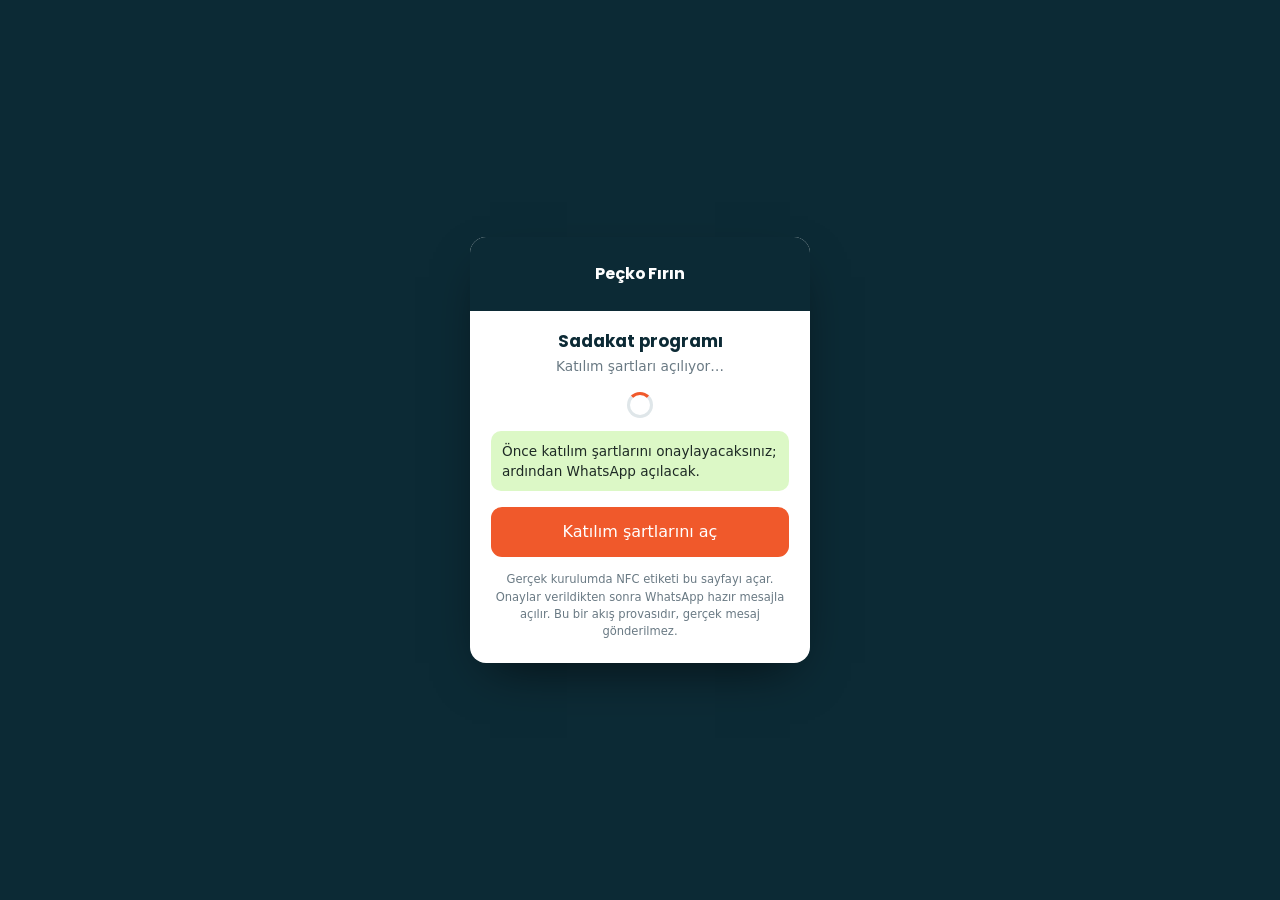
==== index.html @ e41f163e "Peçko sadakat provası: üye uygulaması sürümü Prova kendi deposuna taşındı. Önceki yeri, ilgisiz bir " ====
<!doctype html>
<html lang="tr">
<head>
<meta charset="utf-8">
<meta name="viewport" content="width=device-width, initial-scale=1, viewport-fit=cover">
<meta name="robots" content="noindex, nofollow">
<meta name="theme-color" content="#1F6E5C">
<link rel="icon" href="data:image/svg+xml,%3Csvg xmlns='http://www.w3.org/2000/svg' viewBox='0 0 100 100'%3E%3Ctext y='.9em' font-size='90'%3E%F0%9F%8E%82%3C/text%3E%3C/svg%3E">
<title>Peçko Sadakat · yönlendiriliyor</title>
<link rel="stylesheet" href="marka.css">
<link rel="stylesheet" href="ortak.css">
<style>
body{background:var(--marka-lacivert);display:grid;place-items:center;padding:20px}
.hand{width:100%;max-width:340px;background:var(--card);border-radius:16px;overflow:hidden;
  text-align:center;box-shadow:0 20px 50px -20px rgba(0,0,0,.7)}
.hand .icerik{padding:1.25rem 1.3rem 1.4rem}
.hand h1{font-size:1.05rem;margin:0 0 .3rem}
.hand p{font-size:.86rem;color:var(--muted);margin:0 0 1rem}
.hand .quote{background:var(--wa-out);border-radius:10px;padding:.6rem .7rem;font-size:.85rem;
  text-align:left;color:var(--wa-ink);margin-bottom:1rem}
.spin{width:26px;height:26px;border-radius:50%;border:3px solid var(--line);border-top-color:var(--brand);
  margin:0 auto .8rem;animation:sp .9s linear infinite}
@keyframes sp{to{transform:rotate(360deg)}}
.hand .tiny{font-size:.72rem;color:var(--muted);margin:.9rem 0 0}
.kod-kutu{margin:.8rem 0;padding:.7rem;border:1px solid var(--line);border-radius:12px;background:#fff}
.kod-kutu b{display:block;font-size:1.6rem;letter-spacing:.12em;color:var(--marka-vurgu-koyu,#C8410F)}
#ozet{white-space:pre-line}
.hand .btn{display:block;margin:.5rem 0}
</style>
</head>
<body>
<main class="hand">
  <div class="logo-plaka"><span class="marka-yazi-logo buyuk">Peçko Fırın</span></div>
  <div class="icerik" id="yeni">
    <h1>Sadakat programı</h1>
    <p>Katılım şartları açılıyor…</p>
    <div class="spin" aria-hidden="true"></div>
    <div class="quote" id="quote">Önce katılım şartlarını onaylayacaksınız; ardından WhatsApp açılacak.</div>
    <a class="btn btn-primary" id="go" href="onay/">Katılım şartlarını aç</a>
    <p class="tiny">Gerçek kurulumda NFC etiketi bu sayfayı açar. Onaylar verildikten sonra WhatsApp
      hazır mesajla açılır. Bu bir akış provasıdır, gerçek mesaj gönderilmez.</p>
  </div>

  <!-- Bu cihaz daha önce üye olmuş: onay metni tekrar gösterilmez. Kasada
       lazım olan şey koddur, ekrana o gelir. -->
  <div class="icerik" id="uye" hidden>
    <h1>Tekrar hoş geldiniz</h1>
    <p>Kasada aşağıdaki kodu söylemeniz yeterli.</p>
    <div class="kod-kutu"><span class="tiny">Üyelik kodunuz</span><b id="kod">—</b></div>
    <p id="ozet" class="quote"></p>
    <a class="btn btn-primary" href="puan/">Uygulamayı aç</a>
    <a class="btn btn-sec" href="sohbet/">WhatsApp'tan yaz</a>
    <p class="tiny">Bu telefonla başka biri üye olacaksa <a href="onay/?yeni=1">yeni üyelik başlatın</a>.</p>
  </div>
</main>
<script src="ortak.js"></script>
<script>
(function () {
  var P = window.PECKO;
  P.logoUygula();
  var q = new URLSearchParams(location.search);
  var token = (q.get('nokta') || 'KASA1').toUpperCase().replace(/[^A-Z0-9-]/g, '').slice(0, 20) || 'KASA1';
  var s = P.load();
  // QR'ı hangi noktadan okuttuğu akış boyunca taşınır (kasa, masa 3, …).
  s.token = token;
  P.save(s);
  // Kayıtlı üye ikinci kez dokunduğunda onay metni yeniden gösterilmez:
  // onayladığı şeyi tekrar onaylatmak yanlış olur. Gerçek sistemde bu tanıma
  // tarayıcıya bırakılan rastgele anahtarla yapılıyor; provada cihazın kendi
  // kaydı zaten burada.
  // Kayıtlı üye ikinci kez dokunduğunda onay metni yeniden gösterilmez ve
  // ara ekranda oyalanmaz: girişi zaten açık olan uygulamasına düşer.
  if (s.status === 'active' && s.code) {
    if (s.oturum !== false) { location.replace('puan/'); return; }
    document.getElementById('yeni').hidden = true;
    document.getElementById('uye').hidden = false;
    document.getElementById('kod').textContent = s.code;
    var tur = P.turDurumu(s);
    var bakiye = P.aktifBakiye(s);
    var skt = P.ilkSonKullanma(s);
    document.getElementById('ozet').textContent =
      '🛍️ Alışveriş: ' + tur.alisveris + '/' + tur.uzunluk +
      (tur.kalan ? ' · ' + tur.kalan + ' alışveriş sonra hediye bakiye' : '') +
      '\n🎁 Hediye bakiye: ' + P.tlk(bakiye) + (bakiye && skt ? ' · son kullanma ' + P.gunAdi(P.gunKodu(skt.sonKullanmaTs)) : '');
    return;
  }

  // Etiket doğrudan WhatsApp'a değil katılım şartlarına giriyor: onay önce
  // alınıyor, numara ancak mesaj gönderildiğinde kaydediliyor.
  var url = 'onay/?nokta=' + encodeURIComponent(token);
  document.getElementById('go').setAttribute('href', url);
  setTimeout(function () { location.replace(url); }, 1300);
})();
</script>
</body>
</html>
---- marka.css ----
@import url("https://fonts.googleapis.com/css2?family=Poppins:wght@400;500;600;700&display=swap");
/* ============================================================================
   MARKA KATMANI — peckofirin.com.tr kurumsal kimliği.
   Renkler sitenin üst şeridi, arama düğmesi ve logosundan alındı.
   WhatsApp sohbet ekranı bilinçli olarak dışarıda: orası WhatsApp gibi
   görünmeli; oradan markaya bağlanan tek şey profil görselindeki logo.
   ========================================================================= */
:root{
  /* --- sitenin kendi renkleri --- */
  --marka-lacivert:#0C2A35;     /* üst şerit */
  --marka-lacivert-2:#15394A;   /* menü şeridi */
  --marka-turuncu:#F0592B;      /* arama düğmesi, birincil eylem */
  --marka-kirmizi:#E32227;      /* logodaki "fırın", uyarı vurgusu */

  /* --- uygulamaya dağıtılan roller --- */
  --marka-zemin:#F4F6F7;        /* sayfa zemini */
  --marka-kart:#FFFFFF;         /* kart / form zemini */
  --marka-gomme:#EDF1F3;        /* ikincil zemin, şerit */
  --marka-metin:#16252E;        /* ana metin */
  --marka-ikincil:#6A7A84;      /* ikincil metin */
  --marka-cizgi:#DFE6E9;        /* kenarlık */
  --marka-vurgu:var(--marka-turuncu);
  --marka-vurgu-koyu:#C8410F;   /* bağlantı, basılı hâl */
  --marka-koyu:var(--marka-lacivert);
  --marka-koyu-uzeri:#FFFFFF;

  /* --- yazı --- */
  --marka-yazi:Poppins,system-ui,-apple-system,"Segoe UI",Roboto,sans-serif;
  --marka-baslik:var(--marka-yazi);

  /* --- biçim: sitedeki kutular yumuşak ama keskin köşeli --- */
  --marka-yuvarlak:9px;

  /* --- logo: tek satır, üç yerde birden değişir ---
     Adres MUTLAK olmalı (https://… ya da /sadakat/logo.png gibi kökten).
     Göreli yol alt sayfalarda kırılır: logo <img> olarak eklendiği için
     adres belgeye göre çözülür, stil dosyasına göre değil. */
  --marka-logo:url("https://peckofirin.com.tr/images/pecko-logo.png");
  --marka-logo-yedek:🎂;
  --marka-logo-zemin:var(--marka-lacivert);
}

/* Marka değişkenlerini uygulamanın kendi belirteçlerine bağlar. */
:root{
  --bg:var(--marka-zemin);
  --card:var(--marka-kart);
  --sunk:var(--marka-gomme);
  --ink:var(--marka-metin);
  --muted:var(--marka-ikincil);
  --line:var(--marka-cizgi);
  --brand:var(--marka-vurgu);
  --brand-ink:var(--marka-vurgu-koyu);
  --cocoa:var(--marka-koyu);
  --radius:var(--marka-yuvarlak);
  --danger:var(--marka-kirmizi);
}
body{font-family:var(--marka-yazi)}
h1,h2,h3,.pbar b{font-family:var(--marka-baslik)}

/* --- logo yuvaları -------------------------------------------------------
   .marka-logo      → yuvarlak profil görseli (WhatsApp başlığı)
   .marka-yazi-logo → yatay kelime logosu (panel çubuğu, yönlendirme sayfası)
   Görsel yüklenemezse yedek karakter kalır; hotlink kesilirse sayfa bozulmaz. */
.marka-logo{
  display:grid;place-items:center;flex:0 0 auto;
  width:40px;height:40px;border-radius:50%;overflow:hidden;
  background:var(--marka-logo-zemin);
  font-size:1.05rem;line-height:1;color:#fff;
}
.marka-logo img{width:100%;height:100%;object-fit:contain;padding:5px;display:block}
.marka-yazi-logo{display:flex;align-items:center;flex:0 0 auto;height:26px;
  font:700 1rem/1 var(--marka-baslik);color:#fff;letter-spacing:-.01em}
.marka-yazi-logo img{height:100%;width:auto;display:block}
.marka-yazi-logo.buyuk{height:40px}
/* Logo beyaz "peçko" + kırmızı "fırın"dan oluşuyor: açık zeminde sol yarısı
   kaybolur. Açık yüzeylerde logo daima bu lacivert plakanın üzerinde durur. */
.logo-plaka{background:var(--marka-lacivert);display:flex;align-items:center;justify-content:center;
  padding:1.05rem 1rem}
---- ortak.css ----
/* Peçko sadakat akış provası — ortak stiller. Her ekranda tam ekran: sahada telefonla
   test edildiği için cihaz çerçevesi yok, uygulama ekranı doldurur. */
/* Marka renkleri marka.css'te; burada yalnızca WhatsApp ekranının kendi
   paleti ve duruma bağlı renkler durur. Marka belirteçleri burada yeniden
   tanımlanırsa marka.css'i ezer — bilerek tanımlanmıyor. */
:root{
  --ok:#2E7D32; --ok-bg:#E7F1E4;
  --wa-head:#1F6E5C; --wa-bed:#EBE2D8; --wa-in:#FFFFFF; --wa-out:#DCF8C6;
  --wa-ink:#1E2A25; --wa-meta:#7C8B84; --wa-link:#1B7EC2;
}
*{box-sizing:border-box}
/* display:flex/grid tanımlı bir elemanda [hidden] sessizce etkisiz kalır;
   gizlediğini sandığın kutu yer kaplamaya devam eder. Tek yerden kapatılır. */
[hidden]{display:none!important}
html,body{height:100%}
body{margin:0;background:var(--wa-bed);color:var(--ink);
  font:16px/1.5 system-ui,-apple-system,"Segoe UI",Roboto,sans-serif;
  /* Yatay çevirmede iOS'un metni büyütmesini ve gri dokunma parlamasını kapatır. */
  -webkit-text-size-adjust:100%;-webkit-tap-highlight-color:rgba(0,0,0,.06)}
a{color:var(--brand-ink)}
:focus-visible{outline:2px solid var(--brand);outline-offset:2px;border-radius:6px}

/* Ekran kabı: her boyutta tam ekran. dvh, iOS Safari'de adres çubuğu açılıp
   kapanırken ekranın alt kısmının kesilmesini önler. */
.app{height:100%;height:100dvh;display:flex;flex-direction:column;background:var(--wa-bed);
  overflow:hidden;width:100%}
/* Geniş ekranda satırlar aşırı uzamasın diye sohbet ortalanır — çerçeve yok. */
@media(min-width:900px){
  .thread,.chips,.composer,.pad{max-width:720px;margin-inline:auto;width:100%}
  .bar,.urlbar{padding-inline:max(.85rem,calc((100% - 720px) / 2))}
}

/* ---- başlık ---- */
.bar{background:var(--wa-head);color:#fff;display:flex;align-items:center;gap:.6rem;
  padding:calc(env(safe-area-inset-top,0px) + .55rem) .85rem .6rem;flex:0 0 auto}
.bar .back{color:#fff;text-decoration:none;font-size:1.25rem;line-height:1;margin-left:-.2rem}
.bar b{font-size:.95rem;font-weight:600;display:block;line-height:1.2}
.bar small{font-size:.7rem;opacity:.85;display:block}
.bar .prova{margin-left:auto;background:rgba(255,255,255,.2);border-radius:999px;padding:.12rem .5rem;
  font-size:.64rem;letter-spacing:.06em;text-transform:uppercase;font-weight:600;flex:0 0 auto}

/* ---- tarayıcı adres çubuğu taklidi (onay / puan sayfaları) ---- */
.urlbar{background:var(--marka-koyu);color:#E6EDF1;display:flex;align-items:center;gap:.45rem;flex:0 0 auto;
  padding:calc(env(safe-area-inset-top,0px) + .5rem) .8rem .55rem;font-size:.73rem}
.urlbar b{font-weight:600;color:#fff}
.urlbar a{margin-left:auto;color:#E6EDF1;text-decoration:none;background:rgba(255,255,255,.16);
  border-radius:8px;padding:.45rem .75rem;font-size:.78rem;min-height:44px;display:flex;align-items:center}

/* ---- kaydırılan gövde ---- */
.body{flex:1;overflow-y:auto;-webkit-overflow-scrolling:touch;overscroll-behavior:contain;background:var(--bg)}
.pad{padding:1rem .95rem calc(env(safe-area-inset-bottom,0px) + 1.6rem);background:var(--bg);min-height:100%}

h1{font-size:1.32rem;line-height:1.2;margin:0 0 .4rem;color:var(--cocoa);text-wrap:balance}
h2{font-size:1rem;margin:1.1rem 0 .45rem;color:var(--cocoa)}
p{margin:0 0 .7rem;font-size:.9rem}
.muted{color:var(--muted)}
.small{font-size:.78rem}
.note{background:var(--sunk);border-radius:10px;padding:.6rem .7rem;font-size:.8rem;color:var(--muted);
  margin:0 0 .9rem}

/* ---- sohbet ---- */
.thread{flex:1;overflow-y:auto;-webkit-overflow-scrolling:touch;overscroll-behavior:contain;
  padding:.8rem .7rem 1rem;display:flex;flex-direction:column;gap:.45rem;
  background:var(--wa-bed);color:var(--wa-ink)}
.sys{align-self:center;background:#FBF3D9;color:#6B5B3A;font-size:.76rem;line-height:1.38;
  padding:.35rem .62rem;border-radius:7px;text-align:center;max-width:90%;box-shadow:0 1px 1px rgba(0,0,0,.06)}
.msg{max-width:85%;padding:.5rem .68rem .34rem;border-radius:10px;font-size:.945rem;line-height:1.45;
  box-shadow:0 1px 1px rgba(0,0,0,.09);white-space:pre-wrap;word-wrap:break-word}
.msg.in{align-self:flex-start;background:var(--wa-in);border-top-left-radius:2px}
.msg.out{align-self:flex-end;background:var(--wa-out);border-top-right-radius:2px}
.msg .t{display:block;text-align:right;font-size:.63rem;color:var(--wa-meta);margin-top:.15rem;
  font-variant-numeric:tabular-nums}
.msg b{font-weight:600}
.msg a.cta{display:flex;align-items:center;justify-content:center;margin-top:.45rem;padding:.6rem;
  min-height:44px;border-top:1px solid #E6E9E8;color:var(--wa-link);font-weight:600;font-size:.92rem;
  text-decoration:none}
/* Fotoğraf balonu: görsel balonun içinde, alt yazısı varsa altında. */
.msg.foto{padding:.22rem .22rem .3rem;max-width:72%}
.msg.foto img{display:block;width:100%;max-height:300px;object-fit:cover;border-radius:8px;background:#DDD6CE}
.msg.foto .cap{display:block;padding:.3rem .45rem 0;font-size:.86rem}
.msg.foto .t{padding-right:.35rem}

/* Ek sayfası: fotoğraf seç ya da hazır bir senaryo dene. */
.sheet{position:fixed;inset:0;z-index:40;display:flex;align-items:flex-end;justify-content:center;
  background:rgba(20,16,14,.45);padding:0}
.sheet[hidden]{display:none}
.sheet-in{background:var(--card);width:100%;max-width:720px;border-radius:16px 16px 0 0;
  padding:.9rem .85rem calc(env(safe-area-inset-bottom,0px) + .9rem);
  max-height:80vh;max-height:80dvh;overflow:auto;animation:sheetUp .22s ease-out}
@keyframes sheetUp{from{transform:translateY(18px);opacity:.6}to{transform:none;opacity:1}}
@media(prefers-reduced-motion:reduce){.sheet-in{animation:none}}
.sheet-in h3{margin:.1rem 0 .2rem;font-size:1rem;color:var(--cocoa)}
.sheet-in p.small{margin:0 0 .7rem}
.sheet-in .kapat{position:absolute;right:.9rem;top:.75rem;border:0;background:transparent;font-size:1.3rem;
  color:var(--muted);cursor:pointer;min-height:44px;min-width:44px}
.senaryo{display:grid;gap:.4rem;margin:.55rem 0 0}
.senaryo button{display:flex;gap:.6rem;align-items:center;text-align:left;border:1px solid var(--line);
  background:var(--card);border-radius:11px;padding:.6rem .7rem;min-height:52px;font:inherit;font-size:.86rem;
  color:var(--ink);cursor:pointer}
.senaryo button:active{background:var(--sunk)}
.senaryo button i{font-style:normal;font-size:1.15rem;flex:0 0 auto}
.senaryo button span{display:block;font-size:.76rem;color:var(--muted);margin-top:.1rem}

.typing{align-self:flex-start;background:var(--wa-in);border-radius:9px;border-top-left-radius:2px;
  padding:.55rem .7rem;box-shadow:0 1px 1px rgba(0,0,0,.09);display:flex;gap:4px}
.typing i{width:6px;height:6px;border-radius:50%;background:#B9C3BE;animation:bl 1.1s infinite}
.typing i:nth-child(2){animation-delay:.18s}.typing i:nth-child(3){animation-delay:.36s}
@keyframes bl{0%,60%,100%{opacity:.35}30%{opacity:1}}

.chips{display:flex;gap:.4rem;overflow-x:auto;overscroll-behavior-x:contain;padding:.5rem .55rem;
  background:#F2EDE6;border-top:1px solid #DED5CB;flex:0 0 auto;scrollbar-width:none;
  -webkit-mask-image:linear-gradient(90deg,#000 0,#000 calc(100% - 28px),transparent 100%);
  mask-image:linear-gradient(90deg,#000 0,#000 calc(100% - 28px),transparent 100%)}
.chips::-webkit-scrollbar{display:none}
.chips:empty{display:none}
.chips button{flex:0 0 auto;border:1px solid #CFDAD4;background:#fff;color:#1F6E5C;border-radius:19px;
  padding:0 .85rem;min-height:38px;font:600 .8rem/1 inherit;cursor:pointer;white-space:nowrap;
  -webkit-user-select:none;user-select:none}
.composer{background:#F2EDE6;border-top:1px solid #DED5CB;flex:0 0 auto;display:flex;gap:.45rem;
  align-items:flex-end;padding:.5rem .55rem calc(env(safe-area-inset-bottom,0px) + .5rem)}
.composer textarea{flex:1;background:#fff;border:0;border-radius:20px;padding:.6rem .9rem;font:inherit;
  /* 16px altına düşmemeli: iOS Safari odakta sayfayı yakınlaştırır ve düzen bozulur. */
  font-size:16px;line-height:1.4;resize:none;
  /* İki satır tam görünsün: 2 × 22.4px satır + 19.2px dikey dolgu. */
  height:64px;min-height:64px;max-height:120px;color:var(--wa-ink)}
.send{width:46px;height:46px;border-radius:50%;border:0;background:#25D366;color:#fff;font-size:1.15rem;
  cursor:pointer;flex:0 0 auto;display:grid;place-items:center}
/* Ek (fiş fotoğrafı) düğmesi: WhatsApp'taki ataç, yazı kutusunun solunda. */
.clip{width:46px;height:46px;border-radius:50%;border:0;background:#fff;color:#54656F;font-size:1.2rem;
  cursor:pointer;flex:0 0 auto;display:grid;place-items:center;box-shadow:0 1px 1px rgba(0,0,0,.09)}
.clip:active{background:#ECE5DD}
.send.ready{animation:pulse 1.6s infinite}
@keyframes pulse{0%,100%{box-shadow:0 0 0 0 rgba(37,211,102,.5)}50%{box-shadow:0 0 0 9px rgba(37,211,102,0)}}

/* ---- formlar ---- */
.check{display:flex;gap:.6rem;align-items:flex-start;font-size:.87rem;line-height:1.45;
  padding:.75rem .7rem;min-height:52px;border:1px solid var(--line);border-radius:11px;margin-bottom:.55rem;
  background:var(--card);cursor:pointer;-webkit-tap-highlight-color:transparent}
.check:active{background:var(--sunk)}
.check input{margin-top:.1rem;accent-color:var(--brand);width:24px;height:24px;flex:0 0 auto}
.check.opt{border-style:dashed}
label.txt{display:block;font-size:.83rem;margin-bottom:.7rem}
label.txt input{width:100%;margin-top:.3rem;padding:.7rem .8rem;border:1px solid var(--line);
  border-radius:10px;font:inherit;font-size:16px;min-height:48px;background:var(--card);color:var(--ink)}
.btn{display:flex;align-items:center;justify-content:center;width:100%;border:0;border-radius:11px;
  padding:.8rem .9rem;min-height:50px;text-align:center;font:600 .95rem/1.25 inherit;cursor:pointer;
  text-decoration:none}
.btn-primary{background:var(--brand);color:#fff}
.btn-sec{background:var(--sunk);color:var(--ink);border:1px solid var(--line)}
.btn-ghost{background:transparent;color:var(--muted);text-decoration:underline;margin-top:.5rem}
.btn[disabled]{opacity:.5;cursor:not-allowed}
.err{background:#FBE9E7;color:#B3261E;border-radius:9px;padding:.55rem .7rem;font-size:.82rem;
  margin-bottom:.6rem}
.ok{background:var(--ok-bg);color:var(--ok);border-radius:9px;padding:.55rem .7rem;font-size:.82rem;
  margin-bottom:.6rem}
details.legal{border:1px solid var(--line);border-radius:10px;background:var(--card);padding:.6rem .7rem;
  margin-bottom:.9rem;font-size:.82rem}
details.legal summary{cursor:pointer;font-weight:600;color:var(--cocoa);min-height:44px;
  display:flex;align-items:center;gap:.5rem;-webkit-tap-highlight-color:transparent;list-style:none}
details.legal summary::-webkit-details-marker{display:none}
/* display:flex yerleşik üçgeni kaldırıyor; katlanabilir olduğu belli olsun diye kendi okumuz. */
details.legal summary::after{content:"⌄";margin-left:auto;font-size:1.3rem;line-height:1;
  color:var(--muted);transition:transform .18s ease}
details.legal[open] summary::after{transform:rotate(180deg)}
details.legal h3{font-size:.85rem;margin:.8rem 0 .25rem;color:var(--cocoa)}
details.legal p,details.legal li{font-size:.8rem;line-height:1.5;color:var(--muted)}

/* ---- puan sayfası ---- */
.codebox{background:var(--cocoa);color:#FBF6EE;border-radius:var(--radius);padding:.9rem;text-align:center;
  margin-bottom:.9rem}
.codebox .c{font:700 1.5rem/1.1 ui-monospace,SFMono-Regular,Menlo,monospace;letter-spacing:.06em}
.codebox small{opacity:.8;font-size:.75rem}
.stamps{display:grid;grid-template-columns:repeat(5,1fr);gap:.45rem;margin:.2rem 0 1rem}
.stamps i{aspect-ratio:1;border-radius:50%;border:1.5px dashed var(--line);display:grid;place-items:center;
  font-size:1.15rem;font-style:normal;background:var(--card)}
.stamps i.on{border:0;background:var(--brand);color:#fff}
.rw{display:flex;gap:.6rem;align-items:center;border:1px solid var(--line);border-radius:11px;
  padding:.65rem .7rem;font-size:.87rem;margin-bottom:.45rem;background:var(--card)}
.rw .cost{margin-left:auto;font-weight:600;font-variant-numeric:tabular-nums;white-space:nowrap;
  font-size:.82rem}
.rw.ready{border-color:var(--ok);background:var(--ok-bg)}

/* ---- durum belirteçleri (puan sayfası ve panel ortak) ---- */
.tag{display:inline-block;border-radius:999px;padding:.15em .55em;font-size:.7rem;font-weight:600}
.tag.ok{background:var(--ok-bg);color:var(--ok)}
.tag.bek{background:#FAF0D8;color:#8A5D0B}
.tag.sil{background:#F3EDE9;color:var(--muted)}
.tag.red{background:#FBE9E7;color:#B3261E}

/* ---- harcama seviyesi ---- */
.seviye{border:1px solid var(--line);border-radius:var(--radius);padding:.75rem .8rem;background:var(--card);
  margin-bottom:.9rem}
.sv-ust{display:flex;align-items:baseline;gap:.6rem;margin-bottom:.5rem}
.sv-ust b{font-size:1.05rem;color:var(--cocoa)}
.sv-ust .cost{margin-left:auto;font-size:.78rem;color:var(--muted);font-weight:600}
.sv-cubuk{height:8px;border-radius:999px;background:var(--line);overflow:hidden}
.sv-cubuk i{display:block;height:100%;border-radius:999px;background:var(--brand);
  transition:width .4s ease}
@media(prefers-reduced-motion:reduce){.sv-cubuk i{transition:none}}

/* ---- kasa paneli ---- */
.panel{background:var(--card);border:1px solid var(--line);border-radius:var(--radius);padding:.85rem .9rem;
  margin-bottom:.8rem}
.kv{display:flex;flex-wrap:wrap;gap:.35rem .9rem;font-size:.84rem;color:var(--muted)}
.kv b{color:var(--ink)}
.row{display:flex;flex-wrap:wrap;gap:.45rem;margin-top:.7rem}
.row .btn{width:auto;flex:1 1 140px;padding:.6rem .7rem;font-size:.85rem}
@media(prefers-reduced-motion:reduce){*{animation:none!important;transition:none!important}}
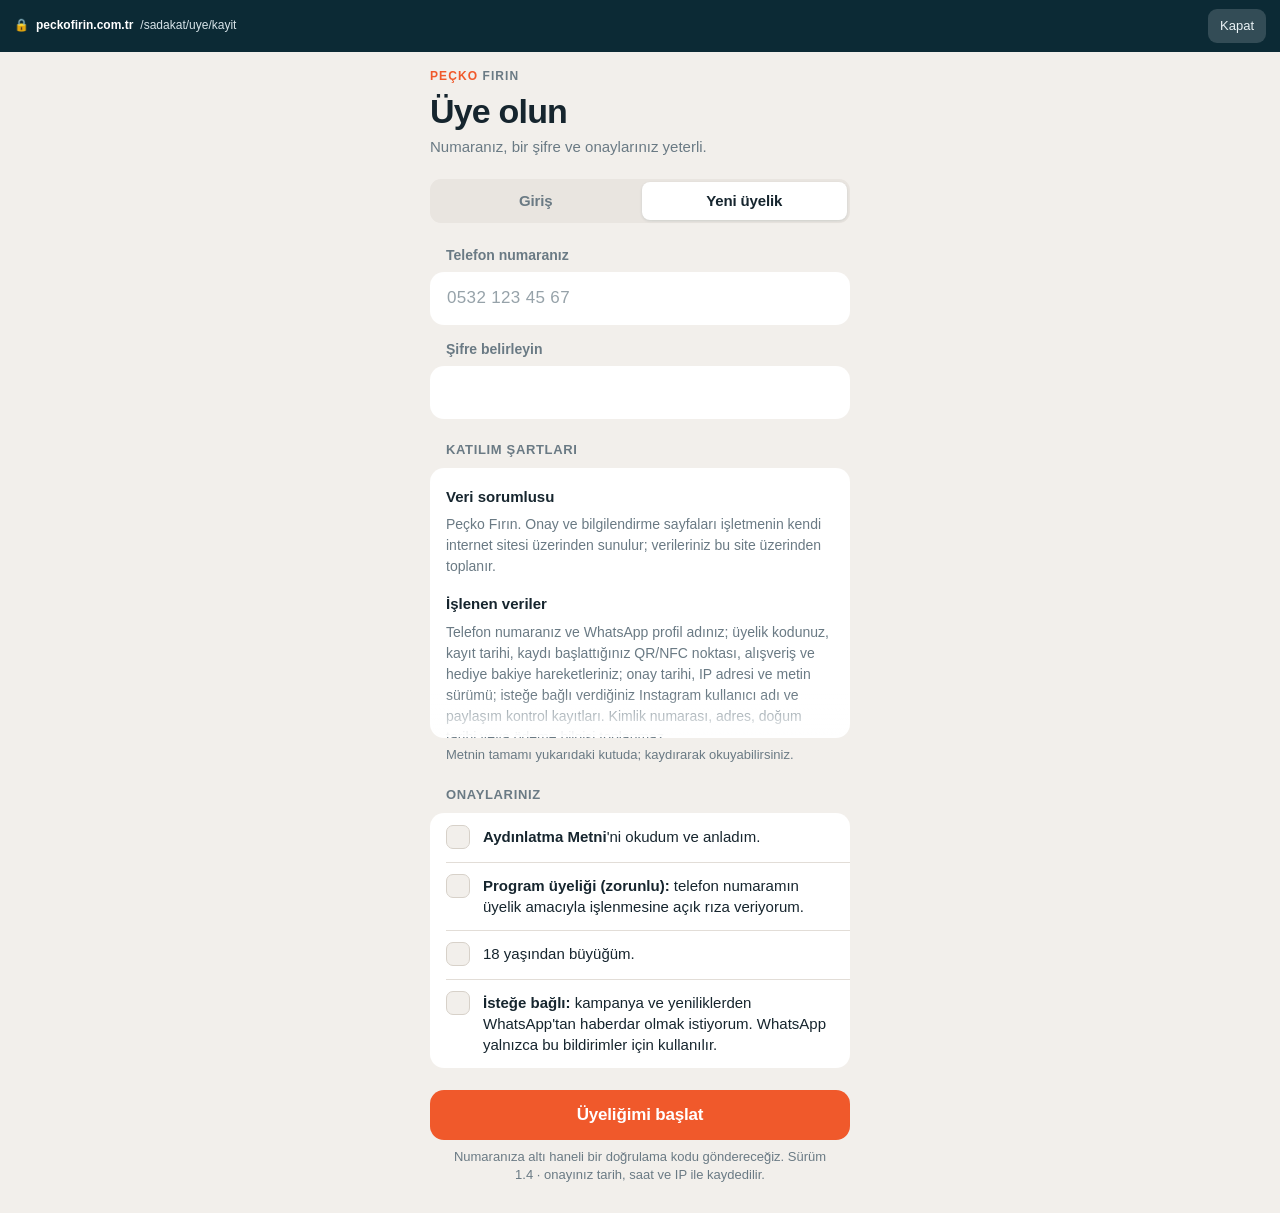
==== commit e97eb186: "Prova yeni akışta: NFC → kayıt → SMS kodu → tanıtım → uygulama Etiket artık ara ekran açmıyor. İlk k" ====
--- a/index.html
+++ b/index.html
@@ -56,40 +56,19 @@
 <script src="ortak.js"></script>
 <script>
 (function () {
+  // v2: etiket ara ekran açmaz, uygulamayı açar. İlk kez gelen kayıt akışına,
+  // oturumu açık olan doğrudan kartına düşer.
   var P = window.PECKO;
-  P.logoUygula();
   var q = new URLSearchParams(location.search);
   var token = (q.get('nokta') || 'KASA1').toUpperCase().replace(/[^A-Z0-9-]/g, '').slice(0, 20) || 'KASA1';
   var s = P.load();
-  // QR'ı hangi noktadan okuttuğu akış boyunca taşınır (kasa, masa 3, …).
   s.token = token;
   P.save(s);
-  // Kayıtlı üye ikinci kez dokunduğunda onay metni yeniden gösterilmez:
-  // onayladığı şeyi tekrar onaylatmak yanlış olur. Gerçek sistemde bu tanıma
-  // tarayıcıya bırakılan rastgele anahtarla yapılıyor; provada cihazın kendi
-  // kaydı zaten burada.
-  // Kayıtlı üye ikinci kez dokunduğunda onay metni yeniden gösterilmez ve
-  // ara ekranda oyalanmaz: girişi zaten açık olan uygulamasına düşer.
-  if (s.status === 'active' && s.code) {
-    if (s.oturum !== false) { location.replace('puan/'); return; }
-    document.getElementById('yeni').hidden = true;
-    document.getElementById('uye').hidden = false;
-    document.getElementById('kod').textContent = s.code;
-    var tur = P.turDurumu(s);
-    var bakiye = P.aktifBakiye(s);
-    var skt = P.ilkSonKullanma(s);
-    document.getElementById('ozet').textContent =
-      '🛍️ Alışveriş: ' + tur.alisveris + '/' + tur.uzunluk +
-      (tur.kalan ? ' · ' + tur.kalan + ' alışveriş sonra hediye bakiye' : '') +
-      '\n🎁 Hediye bakiye: ' + P.tlk(bakiye) + (bakiye && skt ? ' · son kullanma ' + P.gunAdi(P.gunKodu(skt.sonKullanmaTs)) : '');
+  if (s.status === 'active' && s.code && s.oturum !== false) {
+    location.replace(s.onboarded ? 'puan/' : 'tanitim/');
     return;
   }
-
-  // Etiket doğrudan WhatsApp'a değil katılım şartlarına giriyor: onay önce
-  // alınıyor, numara ancak mesaj gönderildiğinde kaydediliyor.
-  var url = 'onay/?nokta=' + encodeURIComponent(token);
-  document.getElementById('go').setAttribute('href', url);
-  setTimeout(function () { location.replace(url); }, 1300);
+  location.replace('onay/?nokta=' + encodeURIComponent(token));
 })();
 </script>
 </body>
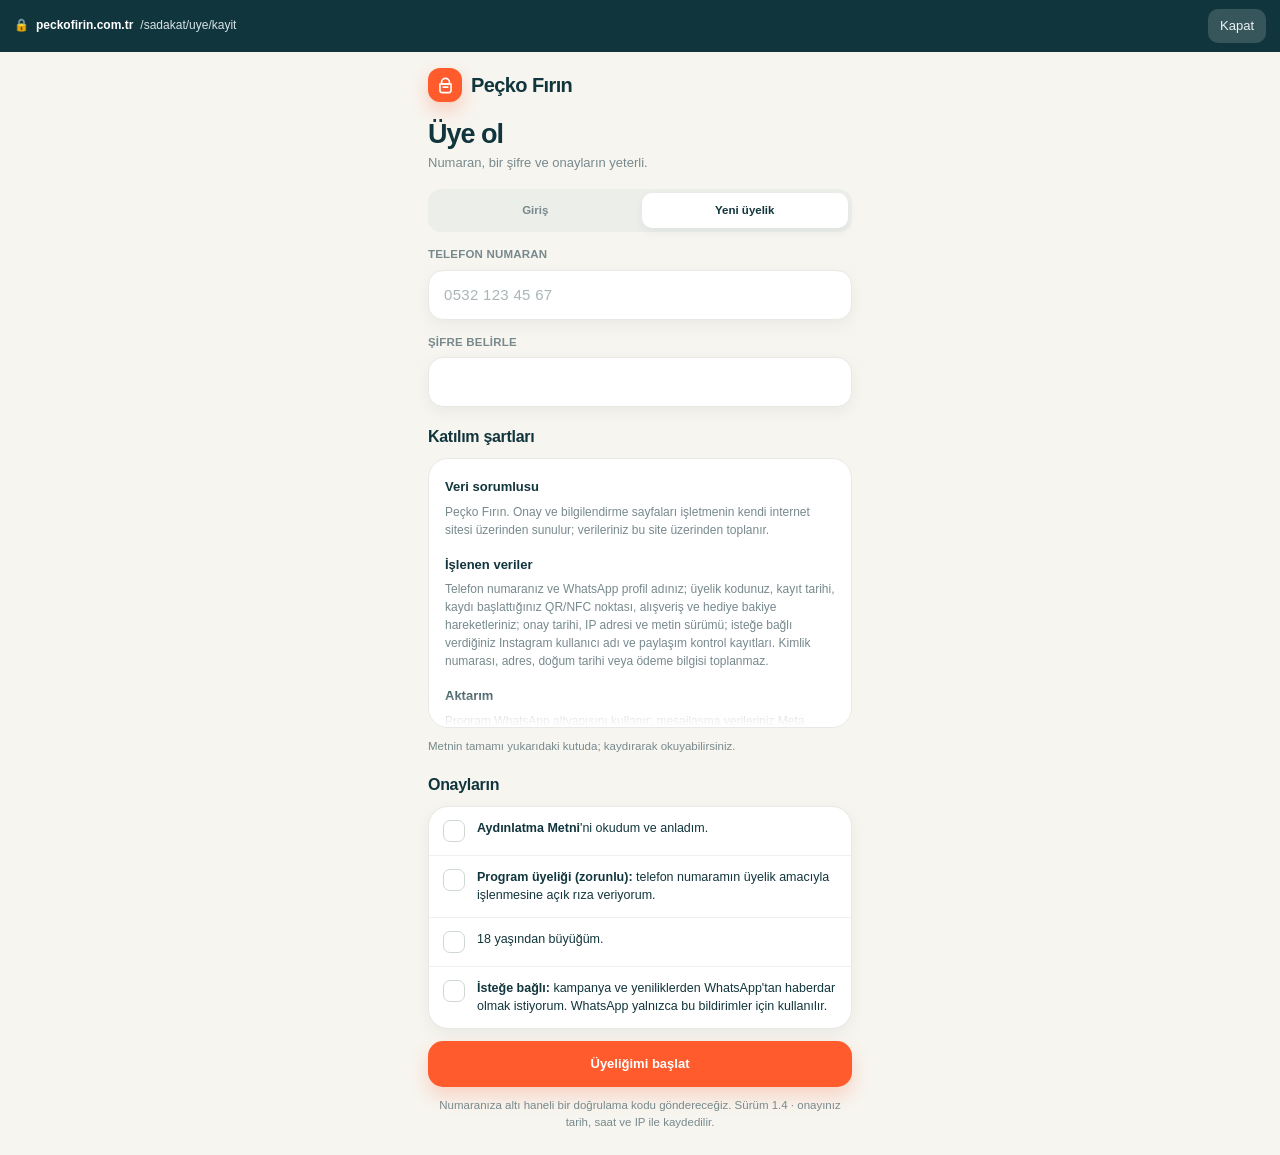
==== commit 805cd987: "Kasa, panel ve açılış ekranı da tasarım paketine bağlandı Üye uygulaması pakete geçmişti; kasa ve pa" ====
--- a/index.html
+++ b/index.html
@@ -4,71 +4,40 @@
 <meta charset="utf-8">
 <meta name="viewport" content="width=device-width, initial-scale=1, viewport-fit=cover">
 <meta name="robots" content="noindex, nofollow">
-<meta name="theme-color" content="#1F6E5C">
-<link rel="icon" href="data:image/svg+xml,%3Csvg xmlns='http://www.w3.org/2000/svg' viewBox='0 0 100 100'%3E%3Ctext y='.9em' font-size='90'%3E%F0%9F%8E%82%3C/text%3E%3C/svg%3E">
-<title>Peçko Sadakat · yönlendiriliyor</title>
-<link rel="stylesheet" href="marka.css">
-<link rel="stylesheet" href="ortak.css">
-<style>
-body{background:var(--marka-lacivert);display:grid;place-items:center;padding:20px}
-.hand{width:100%;max-width:340px;background:var(--card);border-radius:16px;overflow:hidden;
-  text-align:center;box-shadow:0 20px 50px -20px rgba(0,0,0,.7)}
-.hand .icerik{padding:1.25rem 1.3rem 1.4rem}
-.hand h1{font-size:1.05rem;margin:0 0 .3rem}
-.hand p{font-size:.86rem;color:var(--muted);margin:0 0 1rem}
-.hand .quote{background:var(--wa-out);border-radius:10px;padding:.6rem .7rem;font-size:.85rem;
-  text-align:left;color:var(--wa-ink);margin-bottom:1rem}
-.spin{width:26px;height:26px;border-radius:50%;border:3px solid var(--line);border-top-color:var(--brand);
-  margin:0 auto .8rem;animation:sp .9s linear infinite}
-@keyframes sp{to{transform:rotate(360deg)}}
-.hand .tiny{font-size:.72rem;color:var(--muted);margin:.9rem 0 0}
-.kod-kutu{margin:.8rem 0;padding:.7rem;border:1px solid var(--line);border-radius:12px;background:#fff}
-.kod-kutu b{display:block;font-size:1.6rem;letter-spacing:.12em;color:var(--marka-vurgu-koyu,#C8410F)}
-#ozet{white-space:pre-line}
-.hand .btn{display:block;margin:.5rem 0}
-</style>
+<meta name="theme-color" content="#11353C">
+<link rel="icon" href="simge.svg" type="image/svg+xml">
+<title>Peçko Fırın · Sadakat</title>
+<link rel="stylesheet" href="uygulama.css">
+<link rel="stylesheet" href="giris.css">
 </head>
-<body>
-<main class="hand">
-  <div class="logo-plaka"><span class="marka-yazi-logo buyuk">Peçko Fırın</span></div>
-  <div class="icerik" id="yeni">
-    <h1>Sadakat programı</h1>
-    <p>Katılım şartları açılıyor…</p>
-    <div class="spin" aria-hidden="true"></div>
-    <div class="quote" id="quote">Önce katılım şartlarını onaylayacaksınız; ardından WhatsApp açılacak.</div>
-    <a class="btn btn-primary" id="go" href="onay/">Katılım şartlarını aç</a>
-    <p class="tiny">Gerçek kurulumda NFC etiketi bu sayfayı açar. Onaylar verildikten sonra WhatsApp
-      hazır mesajla açılır. Bu bir akış provasıdır, gerçek mesaj gönderilmez.</p>
-  </div>
-
-  <!-- Bu cihaz daha önce üye olmuş: onay metni tekrar gösterilmez. Kasada
-       lazım olan şey koddur, ekrana o gelir. -->
-  <div class="icerik" id="uye" hidden>
-    <h1>Tekrar hoş geldiniz</h1>
-    <p>Kasada aşağıdaki kodu söylemeniz yeterli.</p>
-    <div class="kod-kutu"><span class="tiny">Üyelik kodunuz</span><b id="kod">—</b></div>
-    <p id="ozet" class="quote"></p>
-    <a class="btn btn-primary" href="puan/">Uygulamayı aç</a>
-    <a class="btn btn-sec" href="sohbet/">WhatsApp'tan yaz</a>
-    <p class="tiny">Bu telefonla başka biri üye olacaksa <a href="onay/?yeni=1">yeni üyelik başlatın</a>.</p>
-  </div>
+<body class="acilis">
+<!-- NFC etiketi bu adresi açar. Betik hemen doğru ekrana gönderir; aşağıdaki
+     kart yalnızca betik çalışmazsa görünür, o yüzden elle bir düğmesi var. -->
+<main class="acilis-kart">
+  <span class="acilis-im" aria-hidden="true"><img src="simge.svg" alt="" width="46" height="46"></span>
+  <h1>Peçko Fırın</h1>
+  <p>Sadakat programı açılıyor…</p>
+  <span class="acilis-donuyor" aria-hidden="true"></span>
+  <a class="dugme birincil genis" id="git" href="onay/">Devam et</a>
+  <p class="acilis-kucuk">Gerçek kurulumda kasadaki NFC etiketi bu sayfayı açar.
+    Bu bir akış provasıdır; gerçek kayıt oluşmaz, SMS gönderilmez.</p>
 </main>
 <script src="ortak.js"></script>
 <script>
 (function () {
-  // v2: etiket ara ekran açmaz, uygulamayı açar. İlk kez gelen kayıt akışına,
-  // oturumu açık olan doğrudan kartına düşer.
+  // v2: etiket ara ekran açmaz. İlk kez gelen kayıt akışına, oturumu açık
+  // olan doğrudan kartına düşer; tanıtımı bitirmemiş olan tanıtıma.
   var P = window.PECKO;
   var q = new URLSearchParams(location.search);
   var token = (q.get('nokta') || 'KASA1').toUpperCase().replace(/[^A-Z0-9-]/g, '').slice(0, 20) || 'KASA1';
   var s = P.load();
   s.token = token;
   P.save(s);
-  if (s.status === 'active' && s.code && s.oturum !== false) {
-    location.replace(s.onboarded ? 'puan/' : 'tanitim/');
-    return;
-  }
-  location.replace('onay/?nokta=' + encodeURIComponent(token));
+  var hedef = (s.status === 'active' && s.code && s.oturum !== false)
+    ? (s.onboarded ? 'puan/' : 'tanitim/')
+    : 'onay/?nokta=' + encodeURIComponent(token);
+  document.getElementById('git').setAttribute('href', hedef);
+  location.replace(hedef);
 })();
 </script>
 </body>
--- a/uygulama.css
+++ b/uygulama.css
@@ -0,0 +1,775 @@
+/* Üye uygulaması — provanın gördüğü ekranlar ürünün kendisiyle aynı olsun diye
+ * Webtest deposundaki src/public/app.css dosyasından olduğu gibi alınmıştır.
+ * Burada elle değişiklik yapmayın: değişiklik önce üründe yapılır, sonra bu
+ * dosya yeniden kopyalanır. Yalnızca dosyanın sonundaki "prova" bölümü
+ * buraya aittir (tarayıcı adres çubuğu taklidi).
+ */
+
+/* Peçko üye uygulaması — arayüz katmanı.
+ *
+ * Bu dosya, işletmenin onayladığı tasarım paketinin (pecko-loyalty-ui-package)
+ * kodlanmış hâli. Renkler, yarıçaplar, gölgeler ve bileşen anatomisi oradan
+ * geliyor; buradaki iş onu sürdürülebilir bir sisteme çevirmek.
+ *
+ * Kurallar:
+ *  · Tek tema: açık. Koyu tema yok — iki paleti birden doğru tutmak her renk
+ *    kararını ikiye katlıyor, markanın laci/turuncu dengesi de karanlıkta
+ *    kendiliğinden bozuluyordu.
+ *  · Yüzey üç katman: krem zemin → beyaz kart (kenarlık + yumuşak gölge) →
+ *    kart içi gömme kutu. Dördüncü katman yok.
+ *  · Vurgu rengi tek ve pahalı: turuncu yalnızca birincil eylemde, dolu tur
+ *    noktalarında ve aktif sekmede. Her yere serpilirse hiçbir yeri vurgulamaz.
+ *  · Dokunma hedefi en az 44px; alt çubuk telefonun güvenli alanına oturur.
+ *  · Hareket 160ms, yalnızca durum değişimini anlatmak için.
+ *
+ * Yazı tipi bilerek sistem yığını. Tasarım paketi Inter'i ilk sırada anıyor
+ * ama yüklemiyor; dışarıdan yüklemek hem CSP'yi gevşetir hem ilk açılışta
+ * yazıyı zıplatır. Gerçekten Inter isteniyorsa kendi sunucumuzdan servis
+ * edilmeli — o ayrı bir karar.
+ */
+
+:root {
+  /* Tasarım paketinin paleti */
+  --ink: #11353C;
+  --ink-2: #274950;
+  --turuncu: #FF5B2D;
+  --turuncu-2: #FF7A50;
+  --turuncu-koyu: #D8431B;
+  --krem: #F7F5EF;
+  --kart: #FFFFFF;
+  --cizgi: #E8E9E5;
+  --ikincil: #77898D;
+  --gomme: #F8F9F7;
+  --mint: #E8F3EF;
+  --mint-ink: #2A6B59;
+  --uyari-zemin: #FFF1EA;
+  --uyari-cizgi: #FFD9CB;
+  --uyari-ink: #8E5A48;
+  --kirmizi: #B54B38;
+
+  --golge: 0 10px 30px rgba(17, 53, 60, .08);
+  --golge-sm: 0 5px 15px rgba(17, 53, 60, .06);
+  --golge-turuncu: 0 9px 18px rgba(255, 91, 45, .22);
+
+  --r-hero: 24px;
+  --r-kart: 20px;
+  --r-orta: 16px;
+  --r-dugme: 15px;
+  --r-simge: 13px;
+
+  --gecis: 160ms cubic-bezier(.32, .72, 0, 1);
+
+  --yazi: ui-sans-serif, -apple-system, BlinkMacSystemFont, "Segoe UI", Roboto, Arial, sans-serif;
+  color-scheme: light;
+}
+
+* { box-sizing: border-box; }
+
+html, body { height: 100%; }
+
+body {
+  margin: 0;
+  background: var(--krem);
+  color: var(--ink);
+  font-family: var(--yazi);
+  font-size: 15px;
+  line-height: 1.45;
+  -webkit-text-size-adjust: 100%;
+  -webkit-tap-highlight-color: transparent;
+  text-rendering: optimizeLegibility;
+}
+
+a { color: var(--turuncu-koyu); }
+button, input, textarea { font: inherit; }
+
+/* --- iskelet --------------------------------------------------------------- */
+
+.uygulama {
+  min-height: 100%;
+  display: flex;
+  flex-direction: column;
+  max-width: 480px;
+  margin: 0 auto;
+}
+.uygulama.sekmeli { padding-bottom: calc(86px + env(safe-area-inset-bottom)); }
+
+main { flex: 1; padding: 0 18px 24px; }
+main > :last-child { margin-bottom: 0; }
+
+/* Marka çubuğu: logo + ad solda, tekil eylem sağda. */
+.ust { padding: max(env(safe-area-inset-top), 14px) 18px 0; }
+.marka-cubugu {
+  display: flex;
+  align-items: center;
+  justify-content: space-between;
+  gap: 12px;
+  margin-bottom: 18px;
+}
+.marka {
+  display: flex;
+  align-items: center;
+  gap: 9px;
+  margin: 0;
+  font-size: 20px;
+  font-weight: 800;
+  letter-spacing: -.6px;
+}
+.marka .im {
+  width: 34px;
+  height: 34px;
+  flex: 0 0 auto;
+  border-radius: 12px;
+  background: var(--turuncu);
+  display: grid;
+  place-items: center;
+  box-shadow: 0 8px 18px rgba(255, 91, 45, .25);
+}
+.marka .im svg { width: 19px; height: 19px; stroke: #fff; stroke-width: 2; }
+
+.simge-dugme {
+  width: 38px;
+  height: 38px;
+  flex: 0 0 auto;
+  border-radius: var(--r-simge);
+  border: 1px solid var(--cizgi);
+  background: rgba(255, 255, 255, .75);
+  display: grid;
+  place-items: center;
+  color: var(--ink);
+  box-shadow: var(--golge-sm);
+  cursor: pointer;
+  text-decoration: none;
+}
+.simge-dugme svg { width: 18px; height: 18px; stroke: currentColor; stroke-width: 1.8; }
+
+h1 { font-size: 27px; line-height: 1.05; letter-spacing: -1px; margin: 0 0 6px; font-weight: 800; }
+.alt { font-size: 13px; color: var(--ikincil); line-height: 1.45; margin: 0; }
+
+/* --- bakiye kartı: ekranın kahramanı --------------------------------------- */
+
+.hero {
+  margin: 16px 0 12px;
+  padding: 20px;
+  border-radius: var(--r-hero);
+  background: linear-gradient(145deg, #123B43, #0F3138);
+  color: #fff;
+  box-shadow: 0 18px 36px rgba(17, 53, 60, .22);
+  position: relative;
+  overflow: hidden;
+}
+/* Köşedeki halka: kartı düz bir dikdörtgen olmaktan çıkaran tek süs. */
+.hero::after {
+  content: "";
+  position: absolute;
+  right: -90px;
+  top: -95px;
+  width: 180px;
+  height: 180px;
+  border: 30px solid rgba(255, 255, 255, .05);
+  border-radius: 50%;
+}
+.hero-satir {
+  display: flex;
+  align-items: center;
+  justify-content: space-between;
+  gap: 12px;
+  position: relative;
+  z-index: 1;
+}
+.etiket { font-size: 12px; font-weight: 700; letter-spacing: .25px; opacity: .72; margin: 0; }
+.tutar { font-size: 42px; line-height: 1; font-weight: 800; letter-spacing: -1.8px; margin: 8px 0 10px; }
+.tutar small { font-size: 20px; font-weight: 700; }
+.ipucu-satir {
+  margin-top: 15px;
+  padding-top: 14px;
+  border-top: 1px solid rgba(255, 255, 255, .12);
+  font-size: 11.5px;
+  color: rgba(255, 255, 255, .76);
+  display: flex;
+  align-items: center;
+  gap: 8px;
+  position: relative;
+  z-index: 1;
+}
+.ipucu-satir svg { width: 15px; height: 15px; flex: 0 0 auto; stroke: currentColor; stroke-width: 1.8; fill: none; }
+
+.rozet {
+  display: inline-flex;
+  align-items: center;
+  gap: 6px;
+  border-radius: 999px;
+  padding: 7px 10px;
+  font-size: 11px;
+  font-weight: 800;
+  white-space: nowrap;
+}
+.rozet.acik { background: rgba(255, 255, 255, .12); color: #fff; letter-spacing: .5px; }
+.rozet.uyari { background: rgba(255, 91, 45, .18); color: #FFD7CA; }
+.rozet.olumlu { background: var(--mint); color: var(--mint-ink); }
+.rozet.notr { background: var(--gomme); color: var(--ikincil); }
+
+/* --- düğmeler -------------------------------------------------------------- */
+
+.hizli { display: grid; grid-template-columns: 1fr 1fr; gap: 10px; margin: 0 0 18px; }
+
+.dugme {
+  border: 0;
+  border-radius: var(--r-dugme);
+  padding: 13px 12px;
+  font-weight: 800;
+  font-size: 13px;
+  display: flex;
+  align-items: center;
+  justify-content: center;
+  gap: 8px;
+  min-height: 46px;
+  cursor: pointer;
+  text-decoration: none;
+  transition: transform var(--gecis), opacity var(--gecis);
+}
+.dugme:active { transform: scale(.985); }
+.dugme svg { width: 17px; height: 17px; stroke: currentColor; stroke-width: 2; fill: none; flex: 0 0 auto; }
+.dugme.birincil { background: var(--turuncu); color: #fff; box-shadow: var(--golge-turuncu); }
+.dugme.ikincil { background: #fff; color: var(--ink); border: 1px solid var(--cizgi); box-shadow: var(--golge-sm); }
+.dugme.hayalet { background: none; color: var(--ink); font-size: 12px; padding: 10px; min-height: 40px; }
+.dugme.genis { width: 100%; }
+.dugme[disabled] { opacity: .5; cursor: default; }
+
+/* --- kart ------------------------------------------------------------------ */
+
+.kart {
+  background: var(--kart);
+  border: 1px solid var(--cizgi);
+  border-radius: var(--r-kart);
+  box-shadow: var(--golge-sm);
+  padding: 16px;
+  margin: 0 0 12px;
+}
+.kart > :first-child { margin-top: 0; }
+.kart > :last-child { margin-bottom: 0; }
+.baslik-sm { font-size: 15px; font-weight: 800; letter-spacing: -.25px; margin: 0; }
+.mini { font-size: 11.5px; color: var(--ikincil); line-height: 1.45; margin: 0; }
+
+.bolum-basi { display: flex; justify-content: space-between; align-items: center; margin: 18px 0 10px; }
+.bolum-basi h2 { font-size: 16px; letter-spacing: -.3px; margin: 0; font-weight: 800; }
+.bag { font-size: 11.5px; font-weight: 800; color: var(--turuncu); text-decoration: none; }
+
+/* --- tur göstergesi -------------------------------------------------------- */
+
+.tur-ust { display: flex; justify-content: space-between; align-items: flex-end; gap: 12px; margin-bottom: 13px; }
+.tur-sayi { font-size: 28px; font-weight: 800; letter-spacing: -1px; white-space: nowrap; }
+.tur-sayi span { font-size: 13px; font-weight: 700; color: var(--ikincil); }
+
+/* Noktalar yan yana: tur uzunluğu ayardan geliyor, sütun sayısı satır içi
+   stille verilemez — CSP (style-src 'self') satır içi stili engelliyor. */
+.noktalar { display: grid; grid-auto-flow: column; grid-auto-columns: 1fr; gap: 5px; }
+.noktalar i {
+  height: 11px;
+  border-radius: 999px;
+  background: #EDF0EE;
+  border: 1px solid #E6E9E7;
+}
+.noktalar i.dolu { background: var(--turuncu); border-color: var(--turuncu); box-shadow: 0 3px 8px rgba(255, 91, 45, .22); }
+
+.kutucuklar { display: grid; grid-template-columns: 1fr 1fr; gap: 8px; margin-top: 14px; }
+.kutucuk { padding: 11px; border-radius: 14px; background: var(--gomme); }
+.kutucuk b { display: block; font-size: 14px; margin-bottom: 3px; }
+.kutucuk span { font-size: 10.5px; color: var(--ikincil); }
+
+/* --- bilgi şeridi ---------------------------------------------------------- */
+
+.serit {
+  background: var(--uyari-zemin);
+  border: 1px solid var(--uyari-cizgi);
+  border-radius: 18px;
+  padding: 14px;
+  display: flex;
+  gap: 12px;
+  align-items: center;
+}
+.serit .im {
+  width: 36px;
+  height: 36px;
+  flex: 0 0 auto;
+  border-radius: 12px;
+  background: var(--turuncu);
+  color: #fff;
+  display: grid;
+  place-items: center;
+}
+.serit .im svg { width: 18px; height: 18px; stroke: currentColor; stroke-width: 1.9; fill: none; }
+.serit b { display: block; font-size: 13px; margin-bottom: 2px; }
+.serit span { font-size: 11px; color: var(--uyari-ink); line-height: 1.35; }
+
+/* --- bölmeli seçim --------------------------------------------------------- */
+
+.secim { display: flex; gap: 3px; padding: 4px; background: #ECEEEA; border-radius: var(--r-simge); margin: 16px 0 14px; }
+.secim a, .secim button {
+  flex: 1;
+  border: 0;
+  background: none;
+  border-radius: 10px;
+  padding: 9px 6px;
+  font-size: 11.5px;
+  font-weight: 800;
+  color: var(--ikincil);
+  text-align: center;
+  text-decoration: none;
+  cursor: pointer;
+  transition: background var(--gecis), color var(--gecis);
+}
+.secim .acik { background: #fff; color: var(--ink); box-shadow: 0 4px 10px rgba(17, 53, 60, .06); }
+
+/* --- özet kutuları --------------------------------------------------------- */
+
+.ozet { display: grid; grid-template-columns: 1fr 1fr; gap: 9px; margin-bottom: 14px; }
+.ozet > div { background: #fff; border: 1px solid var(--cizgi); border-radius: var(--r-orta); padding: 13px; }
+.ozet label { display: block; font-size: 10.5px; color: var(--ikincil); margin-bottom: 5px; letter-spacing: .3px; }
+.ozet strong { font-size: 18px; letter-spacing: -.4px; }
+.ozet strong.turuncu { color: var(--turuncu); }
+
+/* --- zaman çizgisi --------------------------------------------------------- */
+
+.akis {
+  background: #fff;
+  border: 1px solid var(--cizgi);
+  border-radius: var(--r-kart);
+  overflow: hidden;
+  box-shadow: var(--golge-sm);
+  list-style: none;
+  margin: 0;
+  padding: 0;
+}
+.akis .gun {
+  padding: 12px 14px 8px;
+  font-size: 10.5px;
+  font-weight: 800;
+  letter-spacing: .3px;
+  color: var(--ikincil);
+  background: #FBFCFA;
+  border-bottom: 1px solid var(--cizgi);
+}
+.akis .olay {
+  display: grid;
+  grid-template-columns: 38px 1fr auto;
+  gap: 10px;
+  align-items: center;
+  padding: 12px 14px;
+  border-bottom: 1px solid #EEF0ED;
+}
+.akis .olay:last-child { border-bottom: 0; }
+.olay-im { width: 38px; height: 38px; border-radius: var(--r-simge); background: #F3F5F3; display: grid; place-items: center; }
+.olay-im svg { width: 18px; height: 18px; stroke: var(--ink); stroke-width: 1.8; fill: none; }
+.olay-im.turuncu { background: #FFF0E9; }
+.olay-im.turuncu svg { stroke: var(--turuncu); }
+.olay-im.yesil { background: var(--mint); }
+.olay-im.yesil svg { stroke: var(--mint-ink); }
+.akis b { display: block; font-size: 12.5px; margin-bottom: 3px; }
+.akis .olay > div > span { display: block; font-size: 10.5px; color: var(--ikincil); }
+.miktar { text-align: right; font-size: 12px; font-weight: 800; white-space: nowrap; font-variant-numeric: tabular-nums; }
+.miktar.arti { color: var(--mint-ink); }
+.miktar.eksi { color: var(--kirmizi); }
+
+/* --- fiş yükleme ----------------------------------------------------------- */
+
+.yukle {
+  margin-top: 16px;
+  border: 1.5px dashed #CAD3CF;
+  background: #fff;
+  border-radius: var(--r-hero);
+  padding: 22px 18px;
+  text-align: center;
+  box-shadow: var(--golge-sm);
+}
+.yukle .kamera {
+  width: 62px;
+  height: 62px;
+  margin: 0 auto 12px;
+  border-radius: 20px;
+  background: #FFF0E9;
+  color: var(--turuncu);
+  display: grid;
+  place-items: center;
+}
+.yukle .kamera svg { width: 28px; height: 28px; stroke: currentColor; stroke-width: 1.8; fill: none; }
+.yukle h2 { font-size: 17px; margin: 0 0 7px; font-weight: 800; letter-spacing: -.3px; }
+.yukle p { font-size: 11.5px; color: var(--ikincil); line-height: 1.45; margin: 0 12px 15px; }
+.yukle input[type="file"] { position: absolute; width: 1px; height: 1px; opacity: 0; }
+
+.ipuclari { display: grid; grid-template-columns: repeat(3, 1fr); gap: 8px; margin: 12px 0 18px; }
+.ipucu { background: #fff; border: 1px solid var(--cizgi); border-radius: var(--r-orta); padding: 11px 8px; text-align: center; }
+.ipucu .n {
+  width: 24px;
+  height: 24px;
+  margin: 0 auto 6px;
+  border-radius: 50%;
+  background: #F1F3EF;
+  display: grid;
+  place-items: center;
+  font-size: 10px;
+  font-weight: 900;
+}
+.ipucu b { display: block; font-size: 10.5px; line-height: 1.2; }
+.ipucu span { display: block; margin-top: 3px; font-size: 9.5px; color: var(--ikincil); line-height: 1.25; }
+
+.fis-satir { display: flex; align-items: center; gap: 10px; padding: 11px 0; border-bottom: 1px solid #EEF0ED; }
+.fis-satir:last-child { border-bottom: 0; }
+/* Fiş küçük görseli: gerçek fotoğraf yerine onu temsil eden bir çizim —
+   müşterinin fişini sunucudan çekmeden satırı tanınır kılıyor. */
+.fis-im {
+  width: 42px;
+  height: 50px;
+  flex: 0 0 auto;
+  border-radius: 10px;
+  background: linear-gradient(#fff, #F3F2EC);
+  border: 1px solid #E6E3DA;
+  position: relative;
+}
+.fis-im::before, .fis-im::after {
+  content: "";
+  position: absolute;
+  left: 8px;
+  right: 8px;
+  height: 2px;
+  background: #D9D8D3;
+  border-radius: 2px;
+}
+.fis-im::before { top: 15px; }
+.fis-im::after { top: 23px; box-shadow: 0 8px 0 #D9D8D3; }
+.fis-satir .orta { flex: 1; min-width: 0; }
+.fis-satir .orta b { display: block; font-size: 12px; margin-bottom: 3px; }
+.fis-satir .orta span { font-size: 10.5px; color: var(--ikincil); }
+.durum { font-size: 10px; font-weight: 800; padding: 6px 8px; border-radius: 999px; background: var(--gomme); color: var(--ikincil); white-space: nowrap; }
+.durum.olumlu { background: var(--mint); color: var(--mint-ink); }
+.durum.bekliyor { background: var(--uyari-zemin); color: var(--uyari-ink); }
+
+/* --- hesap ----------------------------------------------------------------- */
+
+.profil { display: flex; align-items: center; gap: 12px; margin: 16px 0; }
+.profil .avatar {
+  width: 54px;
+  height: 54px;
+  flex: 0 0 auto;
+  border-radius: 18px;
+  background: linear-gradient(145deg, var(--turuncu), var(--turuncu-2));
+  color: #fff;
+  display: grid;
+  place-items: center;
+  font-size: 18px;
+  font-weight: 900;
+  box-shadow: 0 9px 20px rgba(255, 91, 45, .22);
+}
+.profil b { display: block; font-size: 16px; }
+.profil span { font-size: 11.5px; color: var(--ikincil); }
+
+.uye-kart {
+  background: var(--ink);
+  color: #fff;
+  border-radius: var(--r-kart);
+  padding: 16px;
+  margin-bottom: 12px;
+  position: relative;
+  overflow: hidden;
+}
+/* Filigran: kartı bir "üyelik kartı" gibi gösteren sessiz detay. */
+.uye-kart::after {
+  content: "PEÇKO";
+  position: absolute;
+  right: -14px;
+  bottom: -18px;
+  font-size: 46px;
+  font-weight: 900;
+  letter-spacing: -3px;
+  color: rgba(255, 255, 255, .03);
+  pointer-events: none;
+}
+.uye-kart > * { position: relative; z-index: 1; }
+.uye-kart label { display: block; font-size: 10.5px; opacity: .65; letter-spacing: .3px; }
+.uye-kart .kod { font-size: 19px; font-weight: 800; letter-spacing: 1.8px; margin: 5px 0 12px; font-variant-numeric: tabular-nums; }
+.uye-kart .satir { display: flex; justify-content: space-between; align-items: center; gap: 12px; position: relative; z-index: 1; }
+
+.ayarlar {
+  background: #fff;
+  border: 1px solid var(--cizgi);
+  border-radius: var(--r-kart);
+  box-shadow: var(--golge-sm);
+  overflow: hidden;
+  margin-bottom: 12px;
+}
+.ayar {
+  display: flex;
+  align-items: center;
+  gap: 11px;
+  width: 100%;
+  padding: 13px 14px;
+  border: 0;
+  border-bottom: 1px solid #EEF0ED;
+  background: none;
+  color: inherit;
+  text-align: left;
+  text-decoration: none;
+  cursor: pointer;
+}
+.ayar:last-child { border-bottom: 0; }
+.ayar:active { background: var(--gomme); }
+.ayar .im { width: 34px; height: 34px; flex: 0 0 auto; border-radius: 11px; background: #F3F5F3; display: grid; place-items: center; }
+.ayar .im svg { width: 17px; height: 17px; stroke: var(--ink); stroke-width: 1.8; fill: none; }
+.ayar .metin { flex: 1; min-width: 0; }
+.ayar .metin b { display: block; font-size: 12px; margin-bottom: 2px; }
+.ayar .metin span { font-size: 10px; color: var(--ikincil); }
+.ayar .ok { color: #A3AFB0; font-weight: 900; flex: 0 0 auto; }
+.ayar .tehlike { color: var(--kirmizi); }
+
+/* Anahtar: kapalıyken gri ray, açıkken turuncu. */
+.anahtar {
+  appearance: none;
+  -webkit-appearance: none;
+  width: 42px;
+  height: 24px;
+  flex: 0 0 auto;
+  margin: 0;
+  padding: 3px;
+  border: 0;
+  border-radius: 999px;
+  background: #D9DEDA;
+  display: flex;
+  justify-content: flex-start;
+  cursor: pointer;
+  transition: background var(--gecis);
+}
+.anahtar::after {
+  content: "";
+  width: 18px;
+  height: 18px;
+  border-radius: 50%;
+  background: #fff;
+  box-shadow: 0 2px 5px rgba(0, 0, 0, .14);
+  transition: transform var(--gecis);
+}
+.anahtar:checked { background: var(--turuncu); }
+.anahtar:checked::after { transform: translateX(18px); }
+.anahtar:focus-visible { outline: 2px solid var(--turuncu); outline-offset: 3px; }
+
+.yasal { font-size: 9.5px; color: var(--ikincil); line-height: 1.5; margin: 8px 4px 0; }
+
+/* --- alt sekme çubuğu: yüzen, yuvarlak ------------------------------------- */
+
+.sekmeler {
+  position: fixed;
+  left: 10px;
+  right: 10px;
+  bottom: 10px;
+  max-width: 460px;
+  margin: 0 auto;
+  padding: 8px 6px calc(8px + env(safe-area-inset-bottom));
+  border-radius: 21px;
+  background: rgba(255, 255, 255, .94);
+  -webkit-backdrop-filter: blur(14px);
+  backdrop-filter: blur(14px);
+  border: 1px solid rgba(225, 228, 224, .9);
+  box-shadow: 0 12px 32px rgba(17, 53, 60, .16);
+  display: grid;
+  grid-template-columns: repeat(4, 1fr);
+  z-index: 20;
+}
+.sekmeler a {
+  border-radius: 14px;
+  padding: 7px 4px 6px;
+  display: flex;
+  flex-direction: column;
+  align-items: center;
+  gap: 4px;
+  min-height: 46px;
+  color: #91A0A2;
+  text-decoration: none;
+  font-size: 9.5px;
+  font-weight: 800;
+  transition: color var(--gecis), background var(--gecis);
+}
+.sekmeler a svg { width: 20px; height: 20px; stroke: currentColor; stroke-width: 1.8; fill: none; }
+.sekmeler a.acik { color: var(--turuncu); background: var(--uyari-zemin); }
+
+/* --- formlar --------------------------------------------------------------- */
+
+.alan { display: block; margin: 0 0 14px; }
+.alan > span { display: block; font-size: 11.5px; font-weight: 800; color: var(--ikincil); margin: 0 0 7px; letter-spacing: .2px; }
+.alan input {
+  width: 100%;
+  min-height: 50px;
+  padding: 13px 15px;
+  font-size: 15px;
+  color: var(--ink);
+  background: #fff;
+  border: 1px solid var(--cizgi);
+  border-radius: var(--r-dugme);
+  box-shadow: var(--golge-sm);
+  transition: border-color var(--gecis), box-shadow var(--gecis);
+}
+.alan input::placeholder { color: #A9B6B8; }
+.alan input:focus {
+  outline: 0;
+  border-color: var(--turuncu);
+  box-shadow: 0 0 0 3px rgba(255, 91, 45, .16);
+}
+.alan input[inputmode="tel"] { font-variant-numeric: tabular-nums; letter-spacing: .3px; }
+
+.kod-giris input {
+  text-align: center;
+  font-size: 28px;
+  font-weight: 800;
+  letter-spacing: .34em;
+  text-indent: .34em;
+  padding: 16px 12px;
+  font-variant-numeric: tabular-nums;
+}
+
+.onay { display: flex; gap: 12px; align-items: flex-start; padding: 13px 14px; font-size: 12.5px; line-height: 1.4; cursor: pointer; border-bottom: 1px solid #EEF0ED; }
+.onay:last-child { border-bottom: 0; }
+.onay input[type="checkbox"] {
+  appearance: none;
+  -webkit-appearance: none;
+  width: 22px;
+  height: 22px;
+  flex: 0 0 auto;
+  margin: 0;
+  border: 1.5px solid #CFD7D3;
+  border-radius: 7px;
+  background: #fff;
+  position: relative;
+  cursor: pointer;
+  transition: background var(--gecis), border-color var(--gecis);
+}
+.onay input[type="checkbox"]:checked { background: var(--turuncu); border-color: var(--turuncu); }
+.onay input[type="checkbox"]:checked::after {
+  content: "";
+  position: absolute;
+  left: 7px;
+  top: 3px;
+  width: 5px;
+  height: 10px;
+  border: solid #fff;
+  border-width: 0 2px 2px 0;
+  transform: rotate(45deg);
+}
+.onay input[type="checkbox"]:focus-visible { outline: 2px solid var(--turuncu); outline-offset: 3px; }
+
+.yasal-sarmal { position: relative; }
+.yasal-sarmal::after {
+  content: "";
+  position: absolute;
+  left: 1px; right: 1px; bottom: 1px;
+  height: 44px;
+  border-radius: 0 0 var(--r-kart) var(--r-kart);
+  background: linear-gradient(to bottom, rgba(255, 255, 255, 0), #fff);
+  pointer-events: none;
+}
+.yasal-kutu {
+  max-height: 30vh;
+  overflow-y: auto;
+  overscroll-behavior: contain;
+  -webkit-overflow-scrolling: touch;
+  background: #fff;
+  border: 1px solid var(--cizgi);
+  border-radius: var(--r-kart);
+  padding: 2px 16px;
+  font-size: 12px;
+  line-height: 1.5;
+  color: var(--ikincil);
+}
+.yasal-kutu h2, .yasal-kutu h3 { color: var(--ink); font-size: 13px; font-weight: 800; margin: 16px 0 6px; }
+.yasal-kutu p { margin: 0 0 10px; }
+
+.uyari { border-radius: var(--r-orta); padding: 13px 15px; font-size: 13px; line-height: 1.4; margin: 0 0 14px; }
+.uyari.hata { background: #FDECE8; border: 1px solid #F6D3CA; color: #A8412C; }
+.uyari.bilgi { background: var(--mint); border: 1px solid #CFE6DD; color: var(--mint-ink); }
+
+.bos { text-align: center; padding: 34px 24px; }
+.bos svg { width: 30px; height: 30px; stroke: var(--ikincil); stroke-width: 1.8; fill: none; opacity: .5; }
+.bos b { display: block; margin: 12px 0 3px; font-size: 14px; }
+.bos span { display: block; font-size: 11.5px; color: var(--ikincil); line-height: 1.4; }
+
+/* --- tanıtım --------------------------------------------------------------- */
+
+.uygulama.tanitim { min-height: 100dvh; }
+.uygulama.tanitim main {
+  display: flex;
+  flex-direction: column;
+  padding: max(env(safe-area-inset-top), 16px) 18px calc(env(safe-area-inset-bottom) + 20px);
+}
+.tanitim-ilerleme { display: flex; gap: 6px; justify-content: center; padding: 6px 0 0; }
+.tanitim-ilerleme span { width: 26px; height: 4px; border-radius: 999px; background: #E2E5E1; transition: background var(--gecis); }
+.tanitim-ilerleme span.acik { background: var(--turuncu); }
+
+.tanitim-govde {
+  flex: 1;
+  display: flex;
+  flex-direction: column;
+  justify-content: flex-start;
+  text-align: center;
+  padding: clamp(28px, 7vh, 64px) 0 24px;
+}
+.tanitim-cizim {
+  width: 76px;
+  height: 76px;
+  margin: 0 auto 26px;
+  border-radius: 24px;
+  background: #FFF0E9;
+  color: var(--turuncu);
+  display: grid;
+  place-items: center;
+  box-shadow: var(--golge-sm);
+}
+.tanitim-cizim svg { width: 38px; height: 38px; stroke: currentColor; stroke-width: 1.6; fill: none; }
+.uygulama.tanitim h1 { font-size: 27px; margin: 0 0 12px; text-wrap: balance; }
+.tanitim-metin { margin: 0 auto; max-width: 30ch; font-size: 14px; line-height: 1.5; color: var(--ikincil); text-wrap: pretty; }
+.tanitim-metin strong { color: var(--ink); font-weight: 800; }
+.tanitim-not { margin: 18px auto 0; max-width: 32ch; font-size: 11.5px; line-height: 1.45; color: var(--ikincil); opacity: .85; }
+.tanitim-kod { margin: 28px 0 0; }
+.tanitim-eylem { flex: 0 0 auto; padding-top: 8px; }
+.tanitim-eylem .dugme { width: 100%; }
+.tanitim-eylem form { margin-top: 6px; }
+
+/* --- ayrıntılar ------------------------------------------------------------ */
+
+.merkez { text-align: center; }
+.bosluk-ust { margin-top: 14px; }
+.bosluk-alt { margin-bottom: 12px; }
+.kart.fis-listesi { padding: 8px 14px; }
+.hero > .etiket { margin-bottom: 2px; }
+.dar { max-width: 460px; margin: 0 auto; }
+.dipnot { font-size: 11.5px; line-height: 1.45; color: var(--ikincil); margin: 10px 0 0; }
+.dipnot strong { color: var(--ink); font-weight: 800; }
+
+@media (prefers-reduced-motion: reduce) {
+  * { transition-duration: 0.01ms !important; animation-duration: 0.01ms !important; }
+}
+
+/* --- yalnızca provaya ait: tarayıcı adres çubuğu taklidi ------------------- */
+
+.urlbar {
+  position: sticky;
+  top: 0;
+  z-index: 20;
+  display: flex;
+  align-items: center;
+  gap: 7px;
+  padding: calc(env(safe-area-inset-top, 0px) + 9px) 14px 9px;
+  background: var(--ink);
+  color: #D7E3E8;
+  font-size: 12px;
+}
+.urlbar b { color: #fff; font-weight: 600; }
+.urlbar a {
+  margin-left: auto;
+  display: flex;
+  align-items: center;
+  min-height: 34px;
+  padding: 0 12px;
+  border-radius: 10px;
+  background: rgba(255, 255, 255, .16);
+  color: #EAF2F5;
+  font-size: 13px;
+  text-decoration: none;
+}
+/* Adres çubuğu üstte olduğu için sayfa kendi güvenli alan boşluğunu almaz. */
+.urlbar + .uygulama .ust { padding-top: 16px; }
--- a/giris.css
+++ b/giris.css
@@ -0,0 +1,43 @@
+/* Açılış ekranı. Tek iş: NFC dokunuşundan sonra doğru sayfaya geçerken
+   gözün takılacağı bir kare olmak. Betik çalışmazsa aynı kart elle devam
+   edilebilir bir sayfaya dönüşüyor, o yüzden gerçek bir düğmesi var. */
+body.acilis {
+  min-height: 100dvh;
+  display: grid;
+  place-items: center;
+  padding: 24px;
+  background: var(--ink);
+}
+
+.acilis-kart {
+  width: 100%;
+  max-width: 330px;
+  background: var(--kart);
+  border-radius: var(--r-hero);
+  box-shadow: 0 24px 60px -24px rgba(0, 0, 0, .55);
+  padding: 26px 22px 20px;
+  text-align: center;
+}
+
+.acilis-im { display: block; margin: 0 auto 14px; width: 46px; height: 46px; }
+.acilis-im img { display: block; width: 46px; height: 46px; border-radius: 12px; }
+
+.acilis-kart h1 { margin: 0 0 4px; font-size: 19px; font-weight: 800; letter-spacing: -.3px; }
+.acilis-kart p { margin: 0 0 16px; font-size: 13px; color: var(--ikincil); }
+
+.acilis-donuyor {
+  display: block;
+  width: 24px; height: 24px;
+  margin: 0 auto 18px;
+  border-radius: 50%;
+  border: 3px solid var(--cizgi);
+  border-top-color: var(--turuncu);
+  animation: acilis-don .9s linear infinite;
+}
+@keyframes acilis-don { to { transform: rotate(360deg); } }
+/* Hareketi azaltılmış cihazda dönmek yerine nabız gibi soluyor. */
+@media (prefers-reduced-motion: reduce) {
+  .acilis-donuyor { animation: none; border-top-color: var(--cizgi); opacity: .6; }
+}
+
+.acilis-kucuk { margin: 20px 0 0; font-size: 11px; line-height: 1.45; color: var(--ikincil); }
